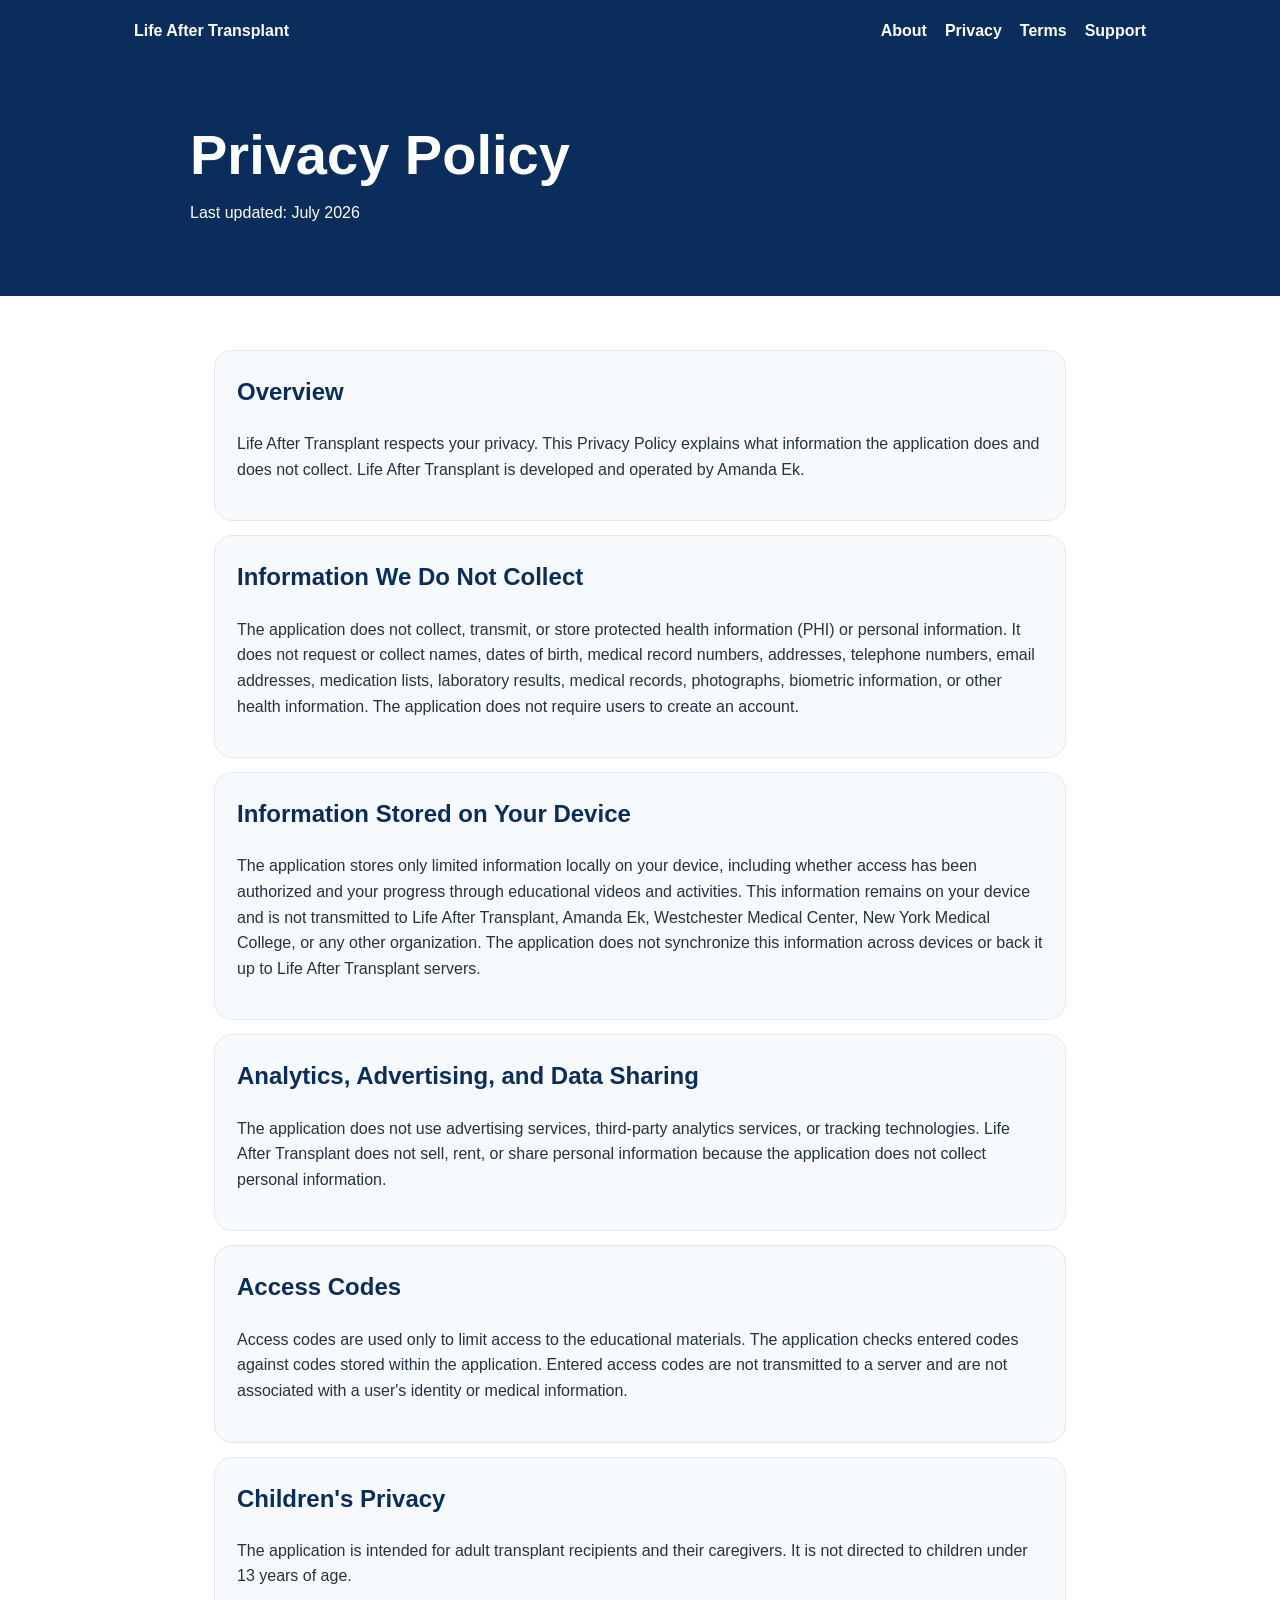
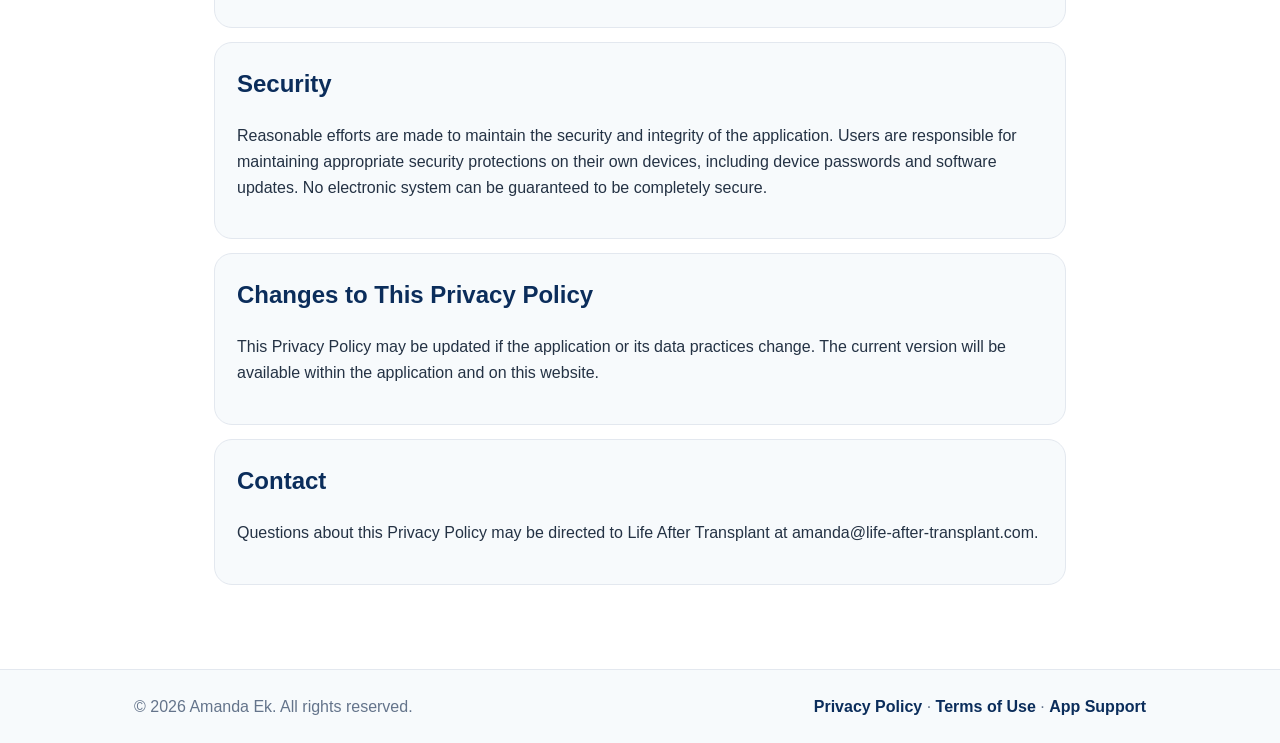
==== privacy.html @ 6decac7f "Initial website" ====
<!doctype html><html lang="en"><head><meta charset="utf-8"><meta name="viewport" content="width=device-width,initial-scale=1">
<title>Privacy Policy | Life After Transplant</title><link rel="stylesheet" href="styles.css"></head><body><header class="site-header"><nav class="nav" aria-label="Primary navigation">
<a class="brand" href="index.html">Life After Transplant</a>
<div class="nav-links"><a href="index.html#about">About</a><a href="privacy.html">Privacy</a><a href="terms.html">Terms</a><a href="mailto:amanda@life-after-transplant.com">Support</a></div>
</nav></header>
<section class="legal-header"><div class="inner"><h1>Privacy Policy</h1><p>Last updated: July 2026</p></div></section>
<main class="legal-main"><section><h2>Overview</h2><p>Life After Transplant respects your privacy. This Privacy Policy explains what information the application does and does not collect. Life After Transplant is developed and operated by Amanda Ek.</p></section><section><h2>Information We Do Not Collect</h2><p>The application does not collect, transmit, or store protected health information (PHI) or personal information. It does not request or collect names, dates of birth, medical record numbers, addresses, telephone numbers, email addresses, medication lists, laboratory results, medical records, photographs, biometric information, or other health information. The application does not require users to create an account.</p></section><section><h2>Information Stored on Your Device</h2><p>The application stores only limited information locally on your device, including whether access has been authorized and your progress through educational videos and activities. This information remains on your device and is not transmitted to Life After Transplant, Amanda Ek, Westchester Medical Center, New York Medical College, or any other organization. The application does not synchronize this information across devices or back it up to Life After Transplant servers.</p></section><section><h2>Analytics, Advertising, and Data Sharing</h2><p>The application does not use advertising services, third-party analytics services, or tracking technologies. Life After Transplant does not sell, rent, or share personal information because the application does not collect personal information.</p></section><section><h2>Access Codes</h2><p>Access codes are used only to limit access to the educational materials. The application checks entered codes against codes stored within the application. Entered access codes are not transmitted to a server and are not associated with a user's identity or medical information.</p></section><section><h2>Children's Privacy</h2><p>The application is intended for adult transplant recipients and their caregivers. It is not directed to children under 13 years of age.</p></section><section><h2>Security</h2><p>Reasonable efforts are made to maintain the security and integrity of the application. Users are responsible for maintaining appropriate security protections on their own devices, including device passwords and software updates. No electronic system can be guaranteed to be completely secure.</p></section><section><h2>Changes to This Privacy Policy</h2><p>This Privacy Policy may be updated if the application or its data practices change. The current version will be available within the application and on this website.</p></section><section><h2>Contact</h2><p>Questions about this Privacy Policy may be directed to Life After Transplant at amanda@life-after-transplant.com.</p></section></main><footer><div class="footer-inner"><div>© 2026 Amanda Ek. All rights reserved.</div>
<div><a href="privacy.html">Privacy Policy</a> · <a href="terms.html">Terms of Use</a> · <a href="mailto:amanda@life-after-transplant.com">App Support</a></div>
</div></footer></body></html>
---- styles.css ----
:root{--navy:#0B2D5B;--teal:#35B7C9;--ink:#243244;--muted:#64748B;--line:#E3E8EF;--soft:#F7FAFC;--white:#fff}
*{box-sizing:border-box}body{margin:0;font-family:-apple-system,BlinkMacSystemFont,"Segoe UI",Roboto,Arial,sans-serif;color:var(--ink);line-height:1.6;background:#fff}
a{color:var(--navy)}.site-header{background:var(--navy);color:#fff}.nav{max-width:1060px;margin:auto;padding:18px 24px;display:flex;justify-content:space-between;gap:20px;align-items:center}
.brand,.nav-links a{color:#fff;text-decoration:none;font-weight:800}.nav-links{display:flex;gap:18px;flex-wrap:wrap}
.hero{background:linear-gradient(135deg,#0B2D5B,#153D70);color:#fff;padding:84px 24px 92px}.hero-inner,main,.footer-inner{max-width:1060px;margin:auto}
.eyebrow{color:#BFEAF0;text-transform:uppercase;letter-spacing:.12em;font-size:.82rem;font-weight:800}.hero h1,.legal-header h1{font-size:clamp(2.4rem,7vw,4.6rem);line-height:1.05;margin:10px 0 20px}
.hero p{max-width:760px;font-size:1.2rem;color:#E7F6F8}.button-row{display:flex;gap:12px;flex-wrap:wrap;margin-top:30px}.button{display:inline-block;border-radius:12px;padding:12px 18px;text-decoration:none;font-weight:800}
.button-primary{background:var(--teal);color:#062B36}.button-secondary{color:#fff;border:1px solid rgba(255,255,255,.45)}
main{padding:54px 24px 70px}.section-title{color:var(--navy);font-size:2rem;margin:0 0 12px}.lead{color:var(--muted);max-width:800px;font-size:1.08rem}
.cards{display:grid;grid-template-columns:repeat(3,1fr);gap:18px;margin-top:28px}.card,.legal-main section{background:var(--soft);border:1px solid var(--line);border-radius:18px;padding:22px}
.card h3,.legal-main h2{color:var(--navy);margin-top:0}.notice{margin-top:32px;border-left:5px solid var(--teal);background:#EEF9FA;padding:18px 20px;border-radius:12px}
.legal-header{background:var(--navy);color:#fff;padding:54px 24px}.legal-header .inner,.legal-main{max-width:900px;margin:auto}.legal-header h1{font-size:clamp(2.2rem,6vw,3.5rem);margin-bottom:10px}
.legal-main section{margin-bottom:14px}.footer-inner{padding:24px;display:flex;justify-content:space-between;gap:18px;flex-wrap:wrap;color:var(--muted)}
footer{border-top:1px solid var(--line);background:var(--soft)}.footer-inner a{text-decoration:none;font-weight:650}
@media(max-width:760px){.nav{align-items:flex-start;flex-direction:column}.cards{grid-template-columns:1fr}.hero{padding-top:60px}}
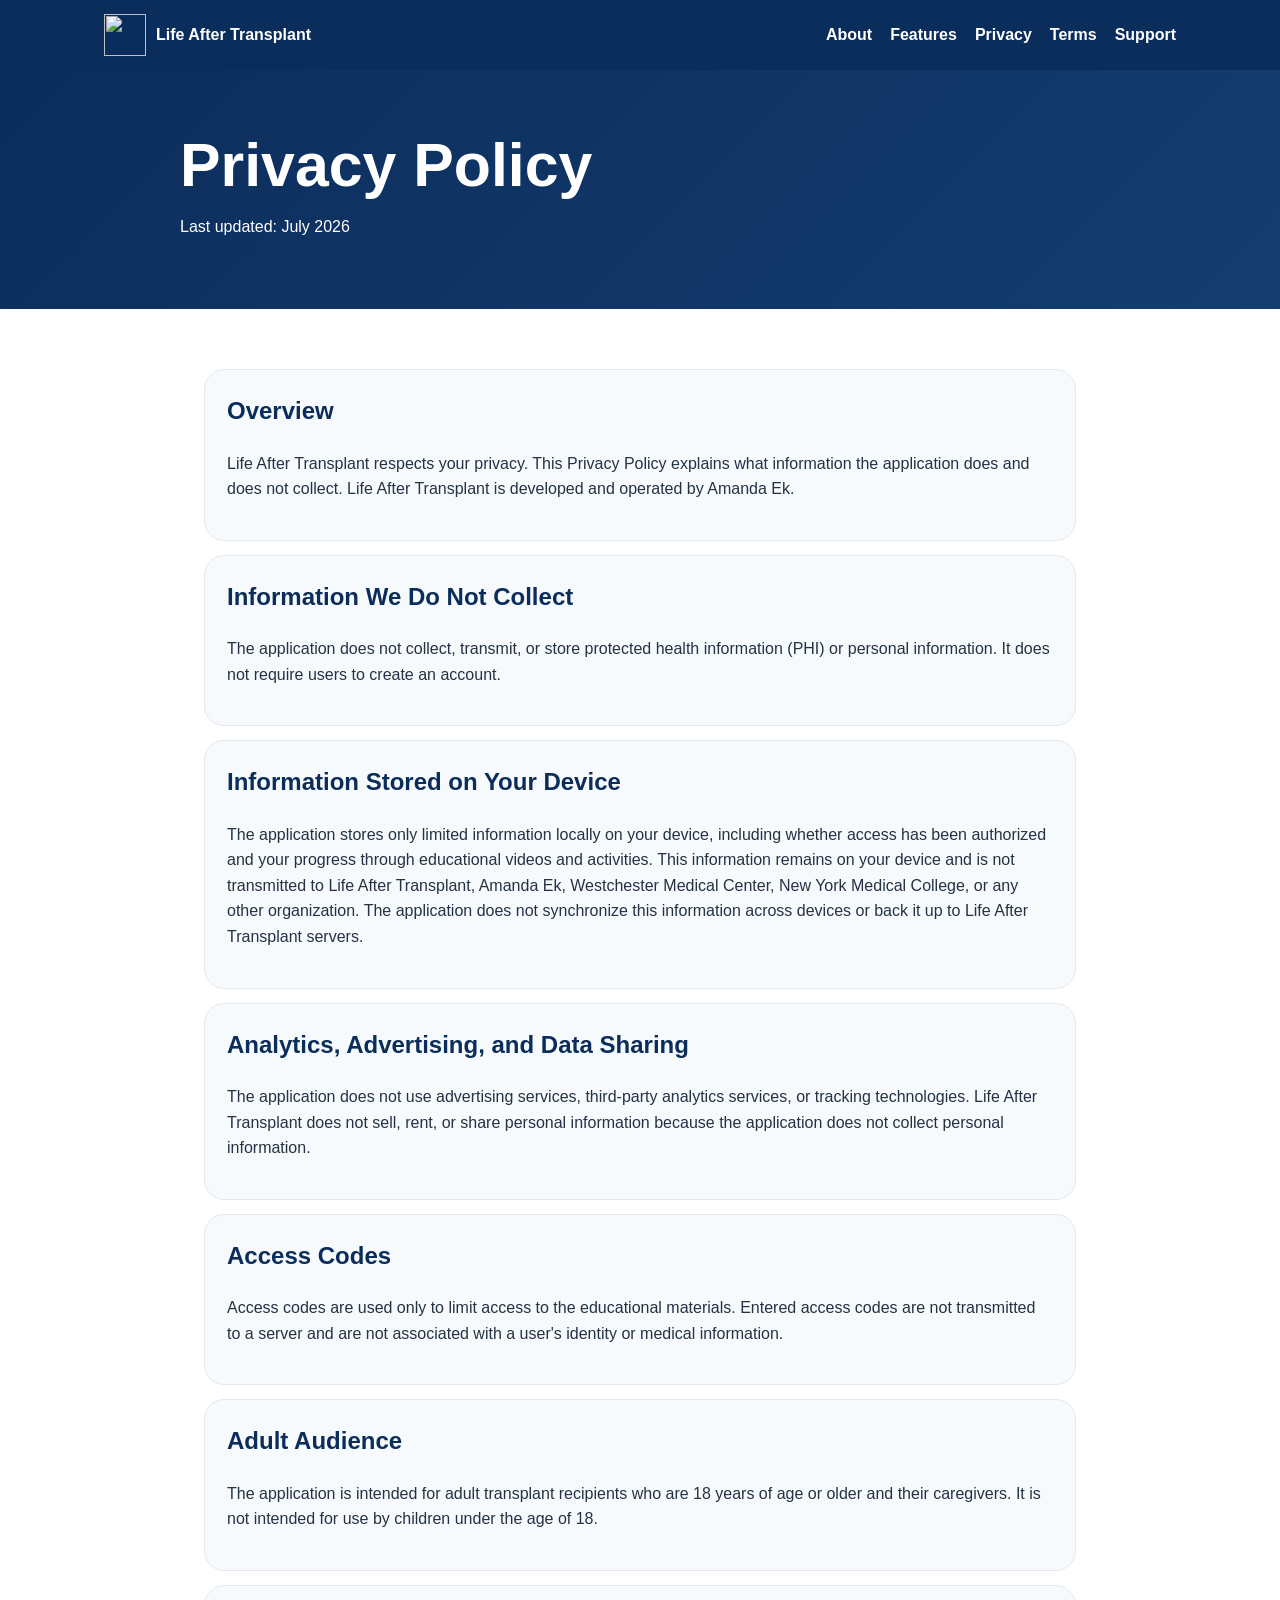
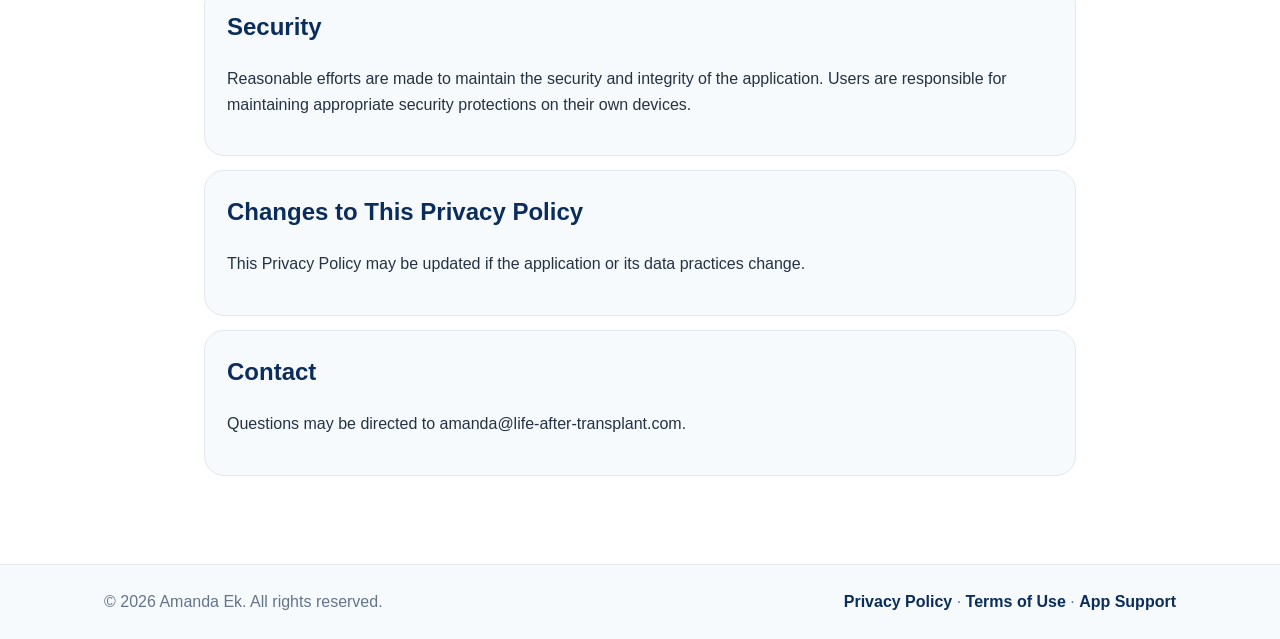
==== commit 2b6c5eab: "Redesign website and add logo" ====
--- a/privacy.html
+++ b/privacy.html
@@ -1,9 +1 @@
-<!doctype html><html lang="en"><head><meta charset="utf-8"><meta name="viewport" content="width=device-width,initial-scale=1">
-<title>Privacy Policy | Life After Transplant</title><link rel="stylesheet" href="styles.css"></head><body><header class="site-header"><nav class="nav" aria-label="Primary navigation">
-<a class="brand" href="index.html">Life After Transplant</a>
-<div class="nav-links"><a href="index.html#about">About</a><a href="privacy.html">Privacy</a><a href="terms.html">Terms</a><a href="mailto:amanda@life-after-transplant.com">Support</a></div>
-</nav></header>
-<section class="legal-header"><div class="inner"><h1>Privacy Policy</h1><p>Last updated: July 2026</p></div></section>
-<main class="legal-main"><section><h2>Overview</h2><p>Life After Transplant respects your privacy. This Privacy Policy explains what information the application does and does not collect. Life After Transplant is developed and operated by Amanda Ek.</p></section><section><h2>Information We Do Not Collect</h2><p>The application does not collect, transmit, or store protected health information (PHI) or personal information. It does not request or collect names, dates of birth, medical record numbers, addresses, telephone numbers, email addresses, medication lists, laboratory results, medical records, photographs, biometric information, or other health information. The application does not require users to create an account.</p></section><section><h2>Information Stored on Your Device</h2><p>The application stores only limited information locally on your device, including whether access has been authorized and your progress through educational videos and activities. This information remains on your device and is not transmitted to Life After Transplant, Amanda Ek, Westchester Medical Center, New York Medical College, or any other organization. The application does not synchronize this information across devices or back it up to Life After Transplant servers.</p></section><section><h2>Analytics, Advertising, and Data Sharing</h2><p>The application does not use advertising services, third-party analytics services, or tracking technologies. Life After Transplant does not sell, rent, or share personal information because the application does not collect personal information.</p></section><section><h2>Access Codes</h2><p>Access codes are used only to limit access to the educational materials. The application checks entered codes against codes stored within the application. Entered access codes are not transmitted to a server and are not associated with a user's identity or medical information.</p></section><section><h2>Children's Privacy</h2><p>The application is intended for adult transplant recipients and their caregivers. It is not directed to children under 13 years of age.</p></section><section><h2>Security</h2><p>Reasonable efforts are made to maintain the security and integrity of the application. Users are responsible for maintaining appropriate security protections on their own devices, including device passwords and software updates. No electronic system can be guaranteed to be completely secure.</p></section><section><h2>Changes to This Privacy Policy</h2><p>This Privacy Policy may be updated if the application or its data practices change. The current version will be available within the application and on this website.</p></section><section><h2>Contact</h2><p>Questions about this Privacy Policy may be directed to Life After Transplant at amanda@life-after-transplant.com.</p></section></main><footer><div class="footer-inner"><div>© 2026 Amanda Ek. All rights reserved.</div>
-<div><a href="privacy.html">Privacy Policy</a> · <a href="terms.html">Terms of Use</a> · <a href="mailto:amanda@life-after-transplant.com">App Support</a></div>
-</div></footer></body></html>+<!doctype html><html lang="en"><head><meta charset="utf-8"><meta name="viewport" content="width=device-width,initial-scale=1"><title>Privacy Policy | Life After Transplant</title><link rel="stylesheet" href="styles.css"></head><body><header class="site-header"><nav class="nav"><a class="brand" href="index.html"><img src="logo.png" alt=""><span>Life After Transplant</span></a><div class="nav-links"><a href="index.html#about">About</a><a href="index.html#features">Features</a><a href="privacy.html">Privacy</a><a href="terms.html">Terms</a><a href="mailto:amanda@life-after-transplant.com">Support</a></div></nav></header><section class="legal-header"><div class="inner"><h1>Privacy Policy</h1><p>Last updated: July 2026</p></div></section><main class="legal-main"><section><h2>Overview</h2><p>Life After Transplant respects your privacy. This Privacy Policy explains what information the application does and does not collect. Life After Transplant is developed and operated by Amanda Ek.</p></section><section><h2>Information We Do Not Collect</h2><p>The application does not collect, transmit, or store protected health information (PHI) or personal information. It does not require users to create an account.</p></section><section><h2>Information Stored on Your Device</h2><p>The application stores only limited information locally on your device, including whether access has been authorized and your progress through educational videos and activities. This information remains on your device and is not transmitted to Life After Transplant, Amanda Ek, Westchester Medical Center, New York Medical College, or any other organization. The application does not synchronize this information across devices or back it up to Life After Transplant servers.</p></section><section><h2>Analytics, Advertising, and Data Sharing</h2><p>The application does not use advertising services, third-party analytics services, or tracking technologies. Life After Transplant does not sell, rent, or share personal information because the application does not collect personal information.</p></section><section><h2>Access Codes</h2><p>Access codes are used only to limit access to the educational materials. Entered access codes are not transmitted to a server and are not associated with a user's identity or medical information.</p></section><section><h2>Adult Audience</h2><p>The application is intended for adult transplant recipients who are 18 years of age or older and their caregivers. It is not intended for use by children under the age of 18.</p></section><section><h2>Security</h2><p>Reasonable efforts are made to maintain the security and integrity of the application. Users are responsible for maintaining appropriate security protections on their own devices.</p></section><section><h2>Changes to This Privacy Policy</h2><p>This Privacy Policy may be updated if the application or its data practices change.</p></section><section><h2>Contact</h2><p>Questions may be directed to amanda@life-after-transplant.com.</p></section></main><footer><div class="footer-inner"><div>© 2026 Amanda Ek. All rights reserved.</div><div><a href="privacy.html">Privacy Policy</a> · <a href="terms.html">Terms of Use</a> · <a href="mailto:amanda@life-after-transplant.com">App Support</a></div></div></footer></body></html>
--- a/styles.css
+++ b/styles.css
@@ -1,15 +1,12 @@
-:root{--navy:#0B2D5B;--teal:#35B7C9;--ink:#243244;--muted:#64748B;--line:#E3E8EF;--soft:#F7FAFC;--white:#fff}
-*{box-sizing:border-box}body{margin:0;font-family:-apple-system,BlinkMacSystemFont,"Segoe UI",Roboto,Arial,sans-serif;color:var(--ink);line-height:1.6;background:#fff}
-a{color:var(--navy)}.site-header{background:var(--navy);color:#fff}.nav{max-width:1060px;margin:auto;padding:18px 24px;display:flex;justify-content:space-between;gap:20px;align-items:center}
-.brand,.nav-links a{color:#fff;text-decoration:none;font-weight:800}.nav-links{display:flex;gap:18px;flex-wrap:wrap}
-.hero{background:linear-gradient(135deg,#0B2D5B,#153D70);color:#fff;padding:84px 24px 92px}.hero-inner,main,.footer-inner{max-width:1060px;margin:auto}
-.eyebrow{color:#BFEAF0;text-transform:uppercase;letter-spacing:.12em;font-size:.82rem;font-weight:800}.hero h1,.legal-header h1{font-size:clamp(2.4rem,7vw,4.6rem);line-height:1.05;margin:10px 0 20px}
-.hero p{max-width:760px;font-size:1.2rem;color:#E7F6F8}.button-row{display:flex;gap:12px;flex-wrap:wrap;margin-top:30px}.button{display:inline-block;border-radius:12px;padding:12px 18px;text-decoration:none;font-weight:800}
-.button-primary{background:var(--teal);color:#062B36}.button-secondary{color:#fff;border:1px solid rgba(255,255,255,.45)}
-main{padding:54px 24px 70px}.section-title{color:var(--navy);font-size:2rem;margin:0 0 12px}.lead{color:var(--muted);max-width:800px;font-size:1.08rem}
-.cards{display:grid;grid-template-columns:repeat(3,1fr);gap:18px;margin-top:28px}.card,.legal-main section{background:var(--soft);border:1px solid var(--line);border-radius:18px;padding:22px}
-.card h3,.legal-main h2{color:var(--navy);margin-top:0}.notice{margin-top:32px;border-left:5px solid var(--teal);background:#EEF9FA;padding:18px 20px;border-radius:12px}
-.legal-header{background:var(--navy);color:#fff;padding:54px 24px}.legal-header .inner,.legal-main{max-width:900px;margin:auto}.legal-header h1{font-size:clamp(2.2rem,6vw,3.5rem);margin-bottom:10px}
-.legal-main section{margin-bottom:14px}.footer-inner{padding:24px;display:flex;justify-content:space-between;gap:18px;flex-wrap:wrap;color:var(--muted)}
-footer{border-top:1px solid var(--line);background:var(--soft)}.footer-inner a{text-decoration:none;font-weight:650}
-@media(max-width:760px){.nav{align-items:flex-start;flex-direction:column}.cards{grid-template-columns:1fr}.hero{padding-top:60px}}
+:root{--navy:#0B2D5B;--navy2:#153D70;--teal:#35B7C9;--soft:#F7FAFC;--line:#E3E8EF;--ink:#243244;--muted:#64748B}
+*{box-sizing:border-box}body{margin:0;font-family:-apple-system,BlinkMacSystemFont,"Segoe UI",Roboto,Arial,sans-serif;color:var(--ink);line-height:1.6}
+a{color:var(--navy)}.site-header{background:var(--navy);color:#fff}.nav{max-width:1120px;margin:auto;padding:14px 24px;display:flex;justify-content:space-between;align-items:center;gap:20px}
+.brand{display:flex;align-items:center;gap:10px;color:#fff;text-decoration:none;font-weight:800}.brand img{width:42px;height:42px;object-fit:contain}.nav-links{display:flex;gap:18px;flex-wrap:wrap}.nav-links a{color:#fff;text-decoration:none;font-weight:700}
+.hero{background:linear-gradient(135deg,var(--navy),var(--navy2));color:#fff;padding:84px 24px}.hero-inner{max-width:1120px;margin:auto;display:grid;grid-template-columns:1.3fr .7fr;gap:50px;align-items:center}
+.eyebrow{color:#BFEAF0;text-transform:uppercase;letter-spacing:.12em;font-weight:800;font-size:.82rem}.hero h1,.legal-header h1{font-size:clamp(2.7rem,7vw,5rem);line-height:1.05;margin:10px 0 14px}.hero h2{color:#D9F5F8;font-size:clamp(1.3rem,3vw,2rem);margin:0 0 16px}.hero p{max-width:760px;font-size:1.12rem;color:#E7F6F8}
+.hero-logo-card{background:#fff;border-radius:30px;padding:28px;box-shadow:0 22px 60px rgba(0,0,0,.18)}.hero-logo-card img{width:100%;display:block}.button-row{display:flex;gap:12px;flex-wrap:wrap;margin-top:26px}.button{display:inline-block;padding:13px 18px;border-radius:14px;text-decoration:none;font-weight:800}.button-primary{background:var(--teal);color:#062B36}.button-secondary{border:1px solid rgba(255,255,255,.45);color:#fff}
+main{max-width:1120px;margin:auto;padding:60px 24px 74px}.section{margin-bottom:64px}.section-title{color:var(--navy);font-size:clamp(2rem,4vw,2.6rem);margin:0 0 10px}.lead{color:var(--muted);max-width:840px;font-size:1.08rem}.cards{display:grid;grid-template-columns:repeat(4,1fr);gap:18px;margin-top:28px}.card,.legal-main section,.about-panel{background:var(--soft);border:1px solid var(--line);border-radius:20px;padding:22px}.card h3,.about-panel h3,.legal-main h2{color:var(--navy);margin-top:0}.icon{width:44px;height:44px;border-radius:14px;background:#D9F5F8;display:flex;align-items:center;justify-content:center;font-weight:900;margin-bottom:14px}.about-grid{display:grid;grid-template-columns:1fr 1fr;gap:20px}.notice{margin-top:26px;border-left:5px solid var(--teal);background:#EEF9FA;padding:20px;border-radius:14px}.support-card{background:linear-gradient(135deg,#F7FAFC,#EEF9FA);border:1px solid var(--line);border-radius:22px;padding:28px;display:flex;justify-content:space-between;gap:22px;align-items:center}
+.legal-header{background:linear-gradient(135deg,var(--navy),var(--navy2));color:#fff;padding:54px 24px}.legal-header .inner,.legal-main{max-width:920px;margin:auto}.legal-header h1{font-size:clamp(2.4rem,6vw,3.8rem);margin-bottom:8px}.legal-main section{margin-bottom:14px}
+footer{background:var(--soft);border-top:1px solid var(--line)}.footer-inner{max-width:1120px;margin:auto;padding:24px;display:flex;justify-content:space-between;gap:16px;flex-wrap:wrap;color:var(--muted)}.footer-inner a{text-decoration:none;font-weight:700}
+@media(max-width:900px){.hero-inner{grid-template-columns:1fr}.hero-logo-card{max-width:260px}.cards{grid-template-columns:repeat(2,1fr)}.about-grid{grid-template-columns:1fr}}
+@media(max-width:680px){.nav{align-items:flex-start;flex-direction:column}.cards{grid-template-columns:1fr}.support-card{flex-direction:column;align-items:flex-start}}
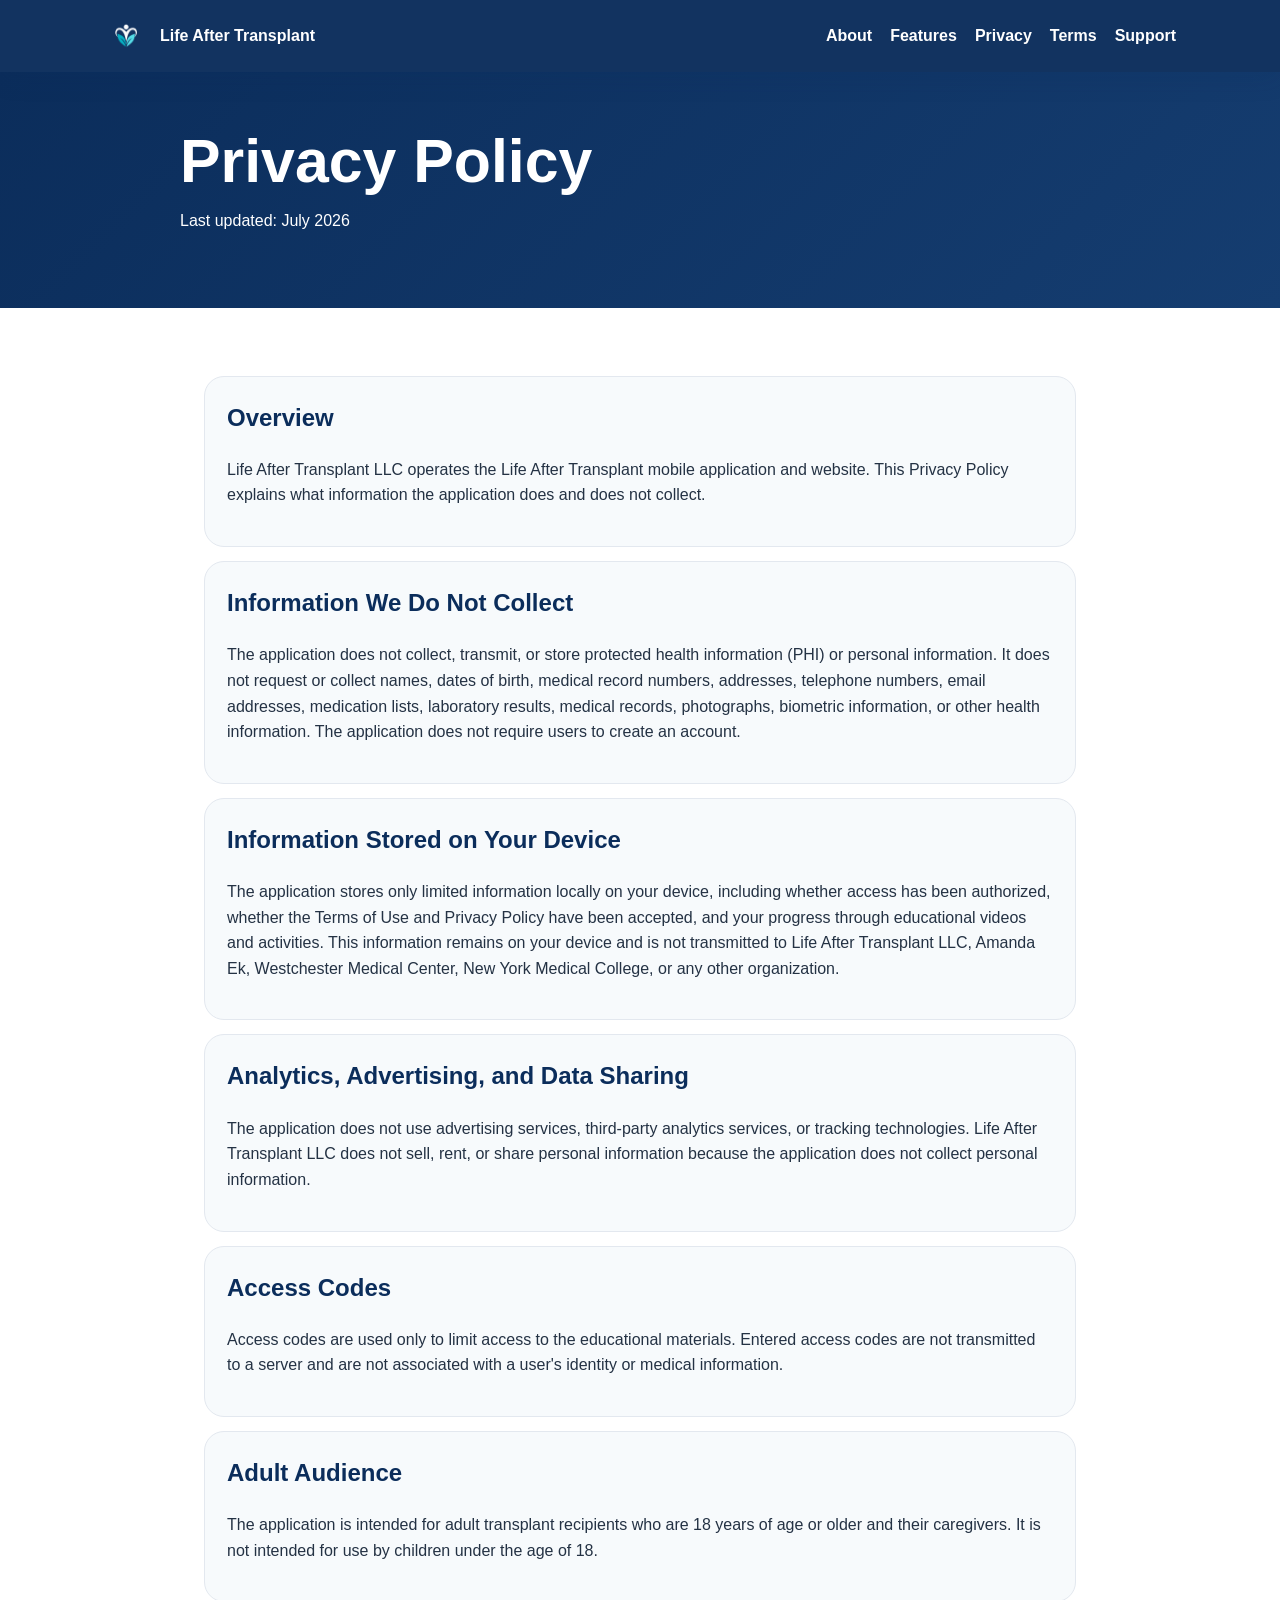
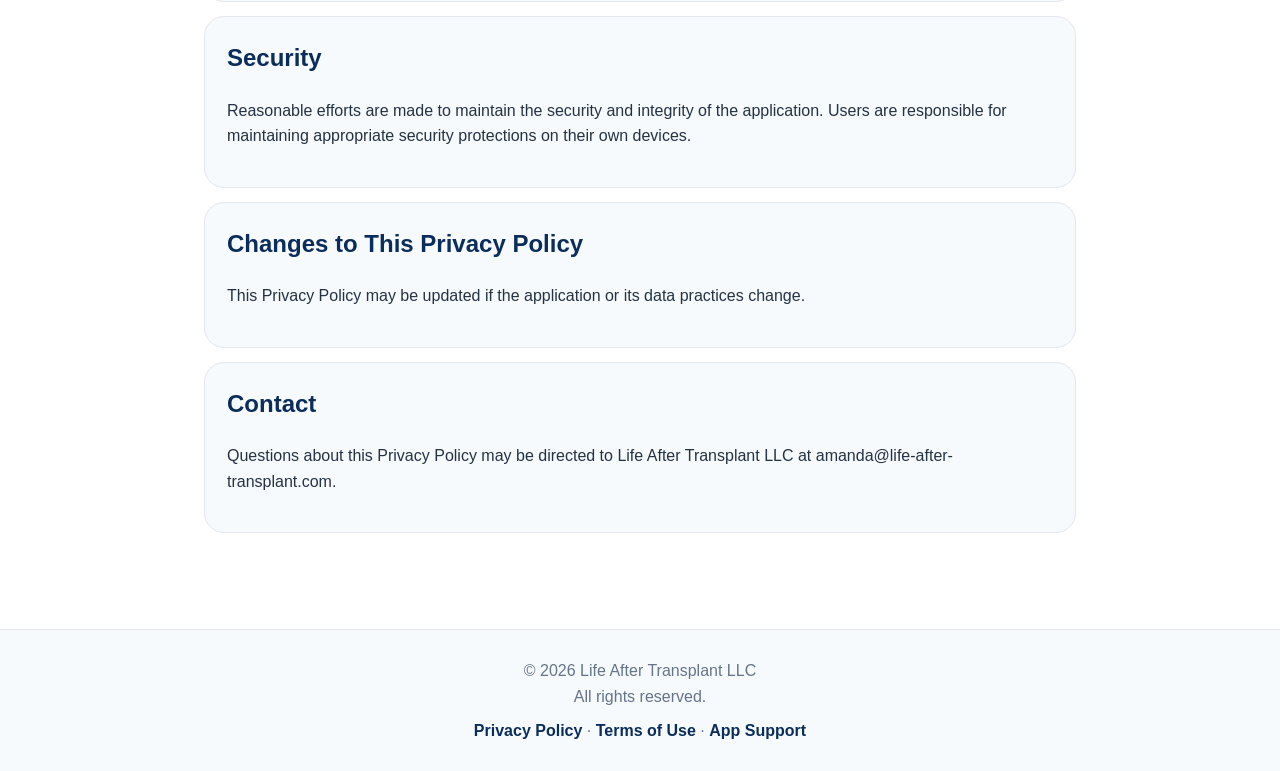
==== commit a0d2333d: "Launch Life After Transplant LLC website v2" ====
--- a/privacy.html
+++ b/privacy.html
@@ -1 +1,8 @@
-<!doctype html><html lang="en"><head><meta charset="utf-8"><meta name="viewport" content="width=device-width,initial-scale=1"><title>Privacy Policy | Life After Transplant</title><link rel="stylesheet" href="styles.css"></head><body><header class="site-header"><nav class="nav"><a class="brand" href="index.html"><img src="logo.png" alt=""><span>Life After Transplant</span></a><div class="nav-links"><a href="index.html#about">About</a><a href="index.html#features">Features</a><a href="privacy.html">Privacy</a><a href="terms.html">Terms</a><a href="mailto:amanda@life-after-transplant.com">Support</a></div></nav></header><section class="legal-header"><div class="inner"><h1>Privacy Policy</h1><p>Last updated: July 2026</p></div></section><main class="legal-main"><section><h2>Overview</h2><p>Life After Transplant respects your privacy. This Privacy Policy explains what information the application does and does not collect. Life After Transplant is developed and operated by Amanda Ek.</p></section><section><h2>Information We Do Not Collect</h2><p>The application does not collect, transmit, or store protected health information (PHI) or personal information. It does not require users to create an account.</p></section><section><h2>Information Stored on Your Device</h2><p>The application stores only limited information locally on your device, including whether access has been authorized and your progress through educational videos and activities. This information remains on your device and is not transmitted to Life After Transplant, Amanda Ek, Westchester Medical Center, New York Medical College, or any other organization. The application does not synchronize this information across devices or back it up to Life After Transplant servers.</p></section><section><h2>Analytics, Advertising, and Data Sharing</h2><p>The application does not use advertising services, third-party analytics services, or tracking technologies. Life After Transplant does not sell, rent, or share personal information because the application does not collect personal information.</p></section><section><h2>Access Codes</h2><p>Access codes are used only to limit access to the educational materials. Entered access codes are not transmitted to a server and are not associated with a user's identity or medical information.</p></section><section><h2>Adult Audience</h2><p>The application is intended for adult transplant recipients who are 18 years of age or older and their caregivers. It is not intended for use by children under the age of 18.</p></section><section><h2>Security</h2><p>Reasonable efforts are made to maintain the security and integrity of the application. Users are responsible for maintaining appropriate security protections on their own devices.</p></section><section><h2>Changes to This Privacy Policy</h2><p>This Privacy Policy may be updated if the application or its data practices change.</p></section><section><h2>Contact</h2><p>Questions may be directed to amanda@life-after-transplant.com.</p></section></main><footer><div class="footer-inner"><div>© 2026 Amanda Ek. All rights reserved.</div><div><a href="privacy.html">Privacy Policy</a> · <a href="terms.html">Terms of Use</a> · <a href="mailto:amanda@life-after-transplant.com">App Support</a></div></div></footer></body></html>+<!doctype html><html lang="en"><head><meta charset="utf-8"><meta name="viewport" content="width=device-width,initial-scale=1"><title>Privacy Policy | Life After Transplant</title><link rel="stylesheet" href="styles.css"></head><body><header class="site-header"><nav class="nav" aria-label="Primary navigation">
+<a class="brand" href="index.html"><img src="logo-mark-header.png" alt=""><span>Life After Transplant</span></a>
+<div class="nav-links"><a href="index.html#about">About</a><a href="index.html#features">Features</a><a href="privacy.html">Privacy</a><a href="terms.html">Terms</a><a href="mailto:amanda@life-after-transplant.com">Support</a></div>
+</nav></header><section class="legal-header"><div class="inner"><h1>Privacy Policy</h1><p>Last updated: July 2026</p></div></section><main class="legal-main"><section><h2>Overview</h2><p>Life After Transplant LLC operates the Life After Transplant mobile application and website. This Privacy Policy explains what information the application does and does not collect.</p></section><section><h2>Information We Do Not Collect</h2><p>The application does not collect, transmit, or store protected health information (PHI) or personal information. It does not request or collect names, dates of birth, medical record numbers, addresses, telephone numbers, email addresses, medication lists, laboratory results, medical records, photographs, biometric information, or other health information. The application does not require users to create an account.</p></section><section><h2>Information Stored on Your Device</h2><p>The application stores only limited information locally on your device, including whether access has been authorized, whether the Terms of Use and Privacy Policy have been accepted, and your progress through educational videos and activities. This information remains on your device and is not transmitted to Life After Transplant LLC, Amanda Ek, Westchester Medical Center, New York Medical College, or any other organization.</p></section><section><h2>Analytics, Advertising, and Data Sharing</h2><p>The application does not use advertising services, third-party analytics services, or tracking technologies. Life After Transplant LLC does not sell, rent, or share personal information because the application does not collect personal information.</p></section><section><h2>Access Codes</h2><p>Access codes are used only to limit access to the educational materials. Entered access codes are not transmitted to a server and are not associated with a user's identity or medical information.</p></section><section><h2>Adult Audience</h2><p>The application is intended for adult transplant recipients who are 18 years of age or older and their caregivers. It is not intended for use by children under the age of 18.</p></section><section><h2>Security</h2><p>Reasonable efforts are made to maintain the security and integrity of the application. Users are responsible for maintaining appropriate security protections on their own devices.</p></section><section><h2>Changes to This Privacy Policy</h2><p>This Privacy Policy may be updated if the application or its data practices change.</p></section><section><h2>Contact</h2><p>Questions about this Privacy Policy may be directed to Life After Transplant LLC at amanda@life-after-transplant.com.</p></section></main><footer><div class="footer-inner">
+<div>© 2026 Life After Transplant LLC</div>
+<div>All rights reserved.</div>
+<div class="footer-links"><a href="privacy.html">Privacy Policy</a> · <a href="terms.html">Terms of Use</a> · <a href="mailto:amanda@life-after-transplant.com">App Support</a></div>
+</div></footer></body></html>
--- a/styles.css
+++ b/styles.css
@@ -1,12 +1,21 @@
-:root{--navy:#0B2D5B;--navy2:#153D70;--teal:#35B7C9;--soft:#F7FAFC;--line:#E3E8EF;--ink:#243244;--muted:#64748B}
-*{box-sizing:border-box}body{margin:0;font-family:-apple-system,BlinkMacSystemFont,"Segoe UI",Roboto,Arial,sans-serif;color:var(--ink);line-height:1.6}
-a{color:var(--navy)}.site-header{background:var(--navy);color:#fff}.nav{max-width:1120px;margin:auto;padding:14px 24px;display:flex;justify-content:space-between;align-items:center;gap:20px}
-.brand{display:flex;align-items:center;gap:10px;color:#fff;text-decoration:none;font-weight:800}.brand img{width:42px;height:42px;object-fit:contain}.nav-links{display:flex;gap:18px;flex-wrap:wrap}.nav-links a{color:#fff;text-decoration:none;font-weight:700}
-.hero{background:linear-gradient(135deg,var(--navy),var(--navy2));color:#fff;padding:84px 24px}.hero-inner{max-width:1120px;margin:auto;display:grid;grid-template-columns:1.3fr .7fr;gap:50px;align-items:center}
-.eyebrow{color:#BFEAF0;text-transform:uppercase;letter-spacing:.12em;font-weight:800;font-size:.82rem}.hero h1,.legal-header h1{font-size:clamp(2.7rem,7vw,5rem);line-height:1.05;margin:10px 0 14px}.hero h2{color:#D9F5F8;font-size:clamp(1.3rem,3vw,2rem);margin:0 0 16px}.hero p{max-width:760px;font-size:1.12rem;color:#E7F6F8}
-.hero-logo-card{background:#fff;border-radius:30px;padding:28px;box-shadow:0 22px 60px rgba(0,0,0,.18)}.hero-logo-card img{width:100%;display:block}.button-row{display:flex;gap:12px;flex-wrap:wrap;margin-top:26px}.button{display:inline-block;padding:13px 18px;border-radius:14px;text-decoration:none;font-weight:800}.button-primary{background:var(--teal);color:#062B36}.button-secondary{border:1px solid rgba(255,255,255,.45);color:#fff}
-main{max-width:1120px;margin:auto;padding:60px 24px 74px}.section{margin-bottom:64px}.section-title{color:var(--navy);font-size:clamp(2rem,4vw,2.6rem);margin:0 0 10px}.lead{color:var(--muted);max-width:840px;font-size:1.08rem}.cards{display:grid;grid-template-columns:repeat(4,1fr);gap:18px;margin-top:28px}.card,.legal-main section,.about-panel{background:var(--soft);border:1px solid var(--line);border-radius:20px;padding:22px}.card h3,.about-panel h3,.legal-main h2{color:var(--navy);margin-top:0}.icon{width:44px;height:44px;border-radius:14px;background:#D9F5F8;display:flex;align-items:center;justify-content:center;font-weight:900;margin-bottom:14px}.about-grid{display:grid;grid-template-columns:1fr 1fr;gap:20px}.notice{margin-top:26px;border-left:5px solid var(--teal);background:#EEF9FA;padding:20px;border-radius:14px}.support-card{background:linear-gradient(135deg,#F7FAFC,#EEF9FA);border:1px solid var(--line);border-radius:22px;padding:28px;display:flex;justify-content:space-between;gap:22px;align-items:center}
-.legal-header{background:linear-gradient(135deg,var(--navy),var(--navy2));color:#fff;padding:54px 24px}.legal-header .inner,.legal-main{max-width:920px;margin:auto}.legal-header h1{font-size:clamp(2.4rem,6vw,3.8rem);margin-bottom:8px}.legal-main section{margin-bottom:14px}
-footer{background:var(--soft);border-top:1px solid var(--line)}.footer-inner{max-width:1120px;margin:auto;padding:24px;display:flex;justify-content:space-between;gap:16px;flex-wrap:wrap;color:var(--muted)}.footer-inner a{text-decoration:none;font-weight:700}
-@media(max-width:900px){.hero-inner{grid-template-columns:1fr}.hero-logo-card{max-width:260px}.cards{grid-template-columns:repeat(2,1fr)}.about-grid{grid-template-columns:1fr}}
-@media(max-width:680px){.nav{align-items:flex-start;flex-direction:column}.cards{grid-template-columns:1fr}.support-card{flex-direction:column;align-items:flex-start}}+
+:root{--navy:#0B2D5B;--navy2:#153D70;--teal:#35B7C9;--tealsoft:#D9F5F8;--ink:#243244;--muted:#64748B;--line:#E3E8EF;--soft:#F7FAFC}
+*{box-sizing:border-box}body{margin:0;font-family:-apple-system,BlinkMacSystemFont,"Segoe UI",Roboto,Arial,sans-serif;color:var(--ink);line-height:1.6}a{color:var(--navy)}
+.site-header{position:sticky;top:0;z-index:20;background:rgba(11,45,91,.97);color:white;box-shadow:0 8px 24px rgba(11,45,91,.12)}
+.nav{max-width:1120px;margin:auto;padding:14px 24px;display:flex;align-items:center;justify-content:space-between;gap:24px}
+.brand{display:flex;align-items:center;gap:12px;color:white;text-decoration:none;font-weight:800}.brand img{width:44px;height:44px;object-fit:contain}
+.nav-links{display:flex;gap:18px;flex-wrap:wrap}.nav-links a{color:white;text-decoration:none;font-weight:700}
+.hero{background:radial-gradient(circle at 84% 18%,rgba(53,183,201,.34),transparent 28%),linear-gradient(135deg,var(--navy),var(--navy2));color:white;padding:94px 24px 104px}
+.hero-inner{max-width:1120px;margin:auto;display:grid;grid-template-columns:1.25fr .75fr;gap:56px;align-items:center}
+.badge{display:inline-block;background:rgba(217,245,248,.12);color:#D9F5F8;border:1px solid rgba(217,245,248,.28);border-radius:999px;padding:7px 12px;text-transform:uppercase;letter-spacing:.1em;font-size:.77rem;font-weight:800;margin-bottom:16px}
+h1{font-size:clamp(2.8rem,7vw,5.2rem);line-height:1.02;margin:0 0 18px}.hero h2{font-size:clamp(1.4rem,3vw,2.1rem);line-height:1.24;margin:0 0 18px;color:#D9F5F8}.hero p{font-size:1.14rem;color:#E7F6F8}
+.availability{margin-top:18px;font-weight:800;color:#BFEAF0}.hero-logo-card{width:min(340px,100%);aspect-ratio:1;background:white;border-radius:34px;padding:36px;box-shadow:0 24px 70px rgba(0,0,0,.18)}.hero-logo-card img{width:100%;height:100%;object-fit:contain}
+.button-row{display:flex;gap:12px;flex-wrap:wrap;margin-top:28px}.button{display:inline-block;border-radius:14px;padding:13px 19px;text-decoration:none;font-weight:800;border:1px solid transparent}.button-primary{background:var(--teal);color:#062B36}.button-secondary{color:white;border-color:rgba(255,255,255,.45)}.button-muted{background:rgba(255,255,255,.1);color:white;border-color:rgba(255,255,255,.25)}
+main{max-width:1120px;margin:auto;padding:68px 24px 82px}.section{margin-bottom:72px}.section-title{color:var(--navy);font-size:clamp(2rem,4vw,2.8rem);margin:0 0 12px}.lead{color:var(--muted);max-width:850px;font-size:1.08rem}
+.cards{display:grid;grid-template-columns:repeat(4,1fr);gap:18px;margin-top:30px}.card,.about-panel,.legal-main section{background:var(--soft);border:1px solid var(--line);border-radius:20px;padding:22px}.icon{width:46px;height:46px;border-radius:14px;background:var(--tealsoft);display:flex;align-items:center;justify-content:center;font-weight:900;margin-bottom:14px}.card h3,.about-panel h3,.legal-main h2{color:var(--navy);margin-top:0}
+.about-grid{display:grid;grid-template-columns:1fr 1fr;gap:22px}.notice{margin-top:28px;border-left:5px solid var(--teal);background:#EEF9FA;padding:20px 22px;border-radius:14px}
+.support-card{background:linear-gradient(135deg,#F7FAFC,#EEF9FA);border:1px solid var(--line);border-radius:24px;padding:30px;display:flex;justify-content:space-between;gap:24px;align-items:center}
+.legal-header{background:linear-gradient(135deg,var(--navy),var(--navy2));color:white;padding:58px 24px}.legal-header .inner,.legal-main{max-width:920px;margin:auto}.legal-header h1{font-size:clamp(2.4rem,6vw,3.8rem);margin-bottom:8px}.legal-main section{margin-bottom:14px}
+footer{border-top:1px solid var(--line);background:var(--soft)}.footer-inner{max-width:1120px;margin:auto;padding:28px 24px;color:var(--muted);text-align:center}.footer-links{margin-top:8px}.footer-inner a{text-decoration:none;font-weight:700}
+@media(max-width:900px){.hero-inner{grid-template-columns:1fr}.hero-logo-card{width:240px}.cards{grid-template-columns:repeat(2,1fr)}.about-grid{grid-template-columns:1fr}}
+@media(max-width:680px){.nav{align-items:flex-start;flex-direction:column}.cards{grid-template-columns:1fr}.support-card{flex-direction:column;align-items:flex-start}.hero{padding-top:66px}}
